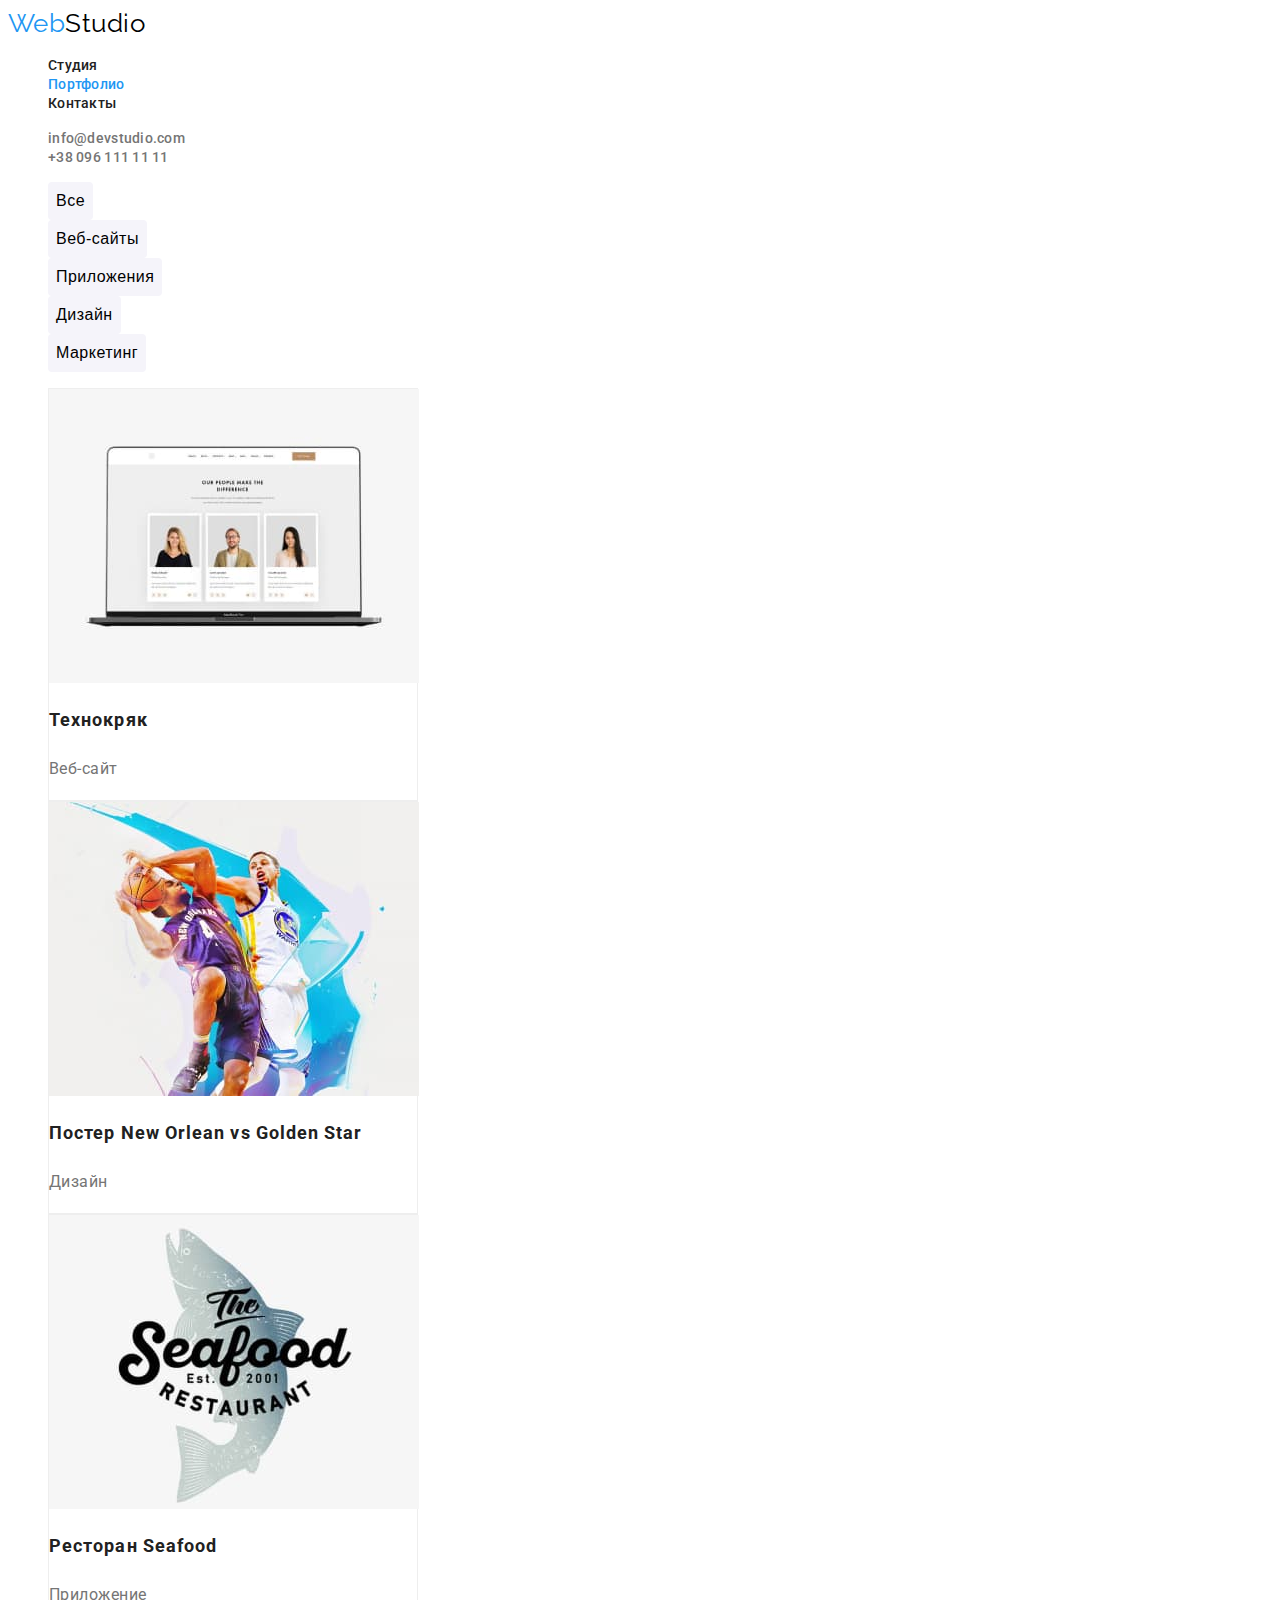
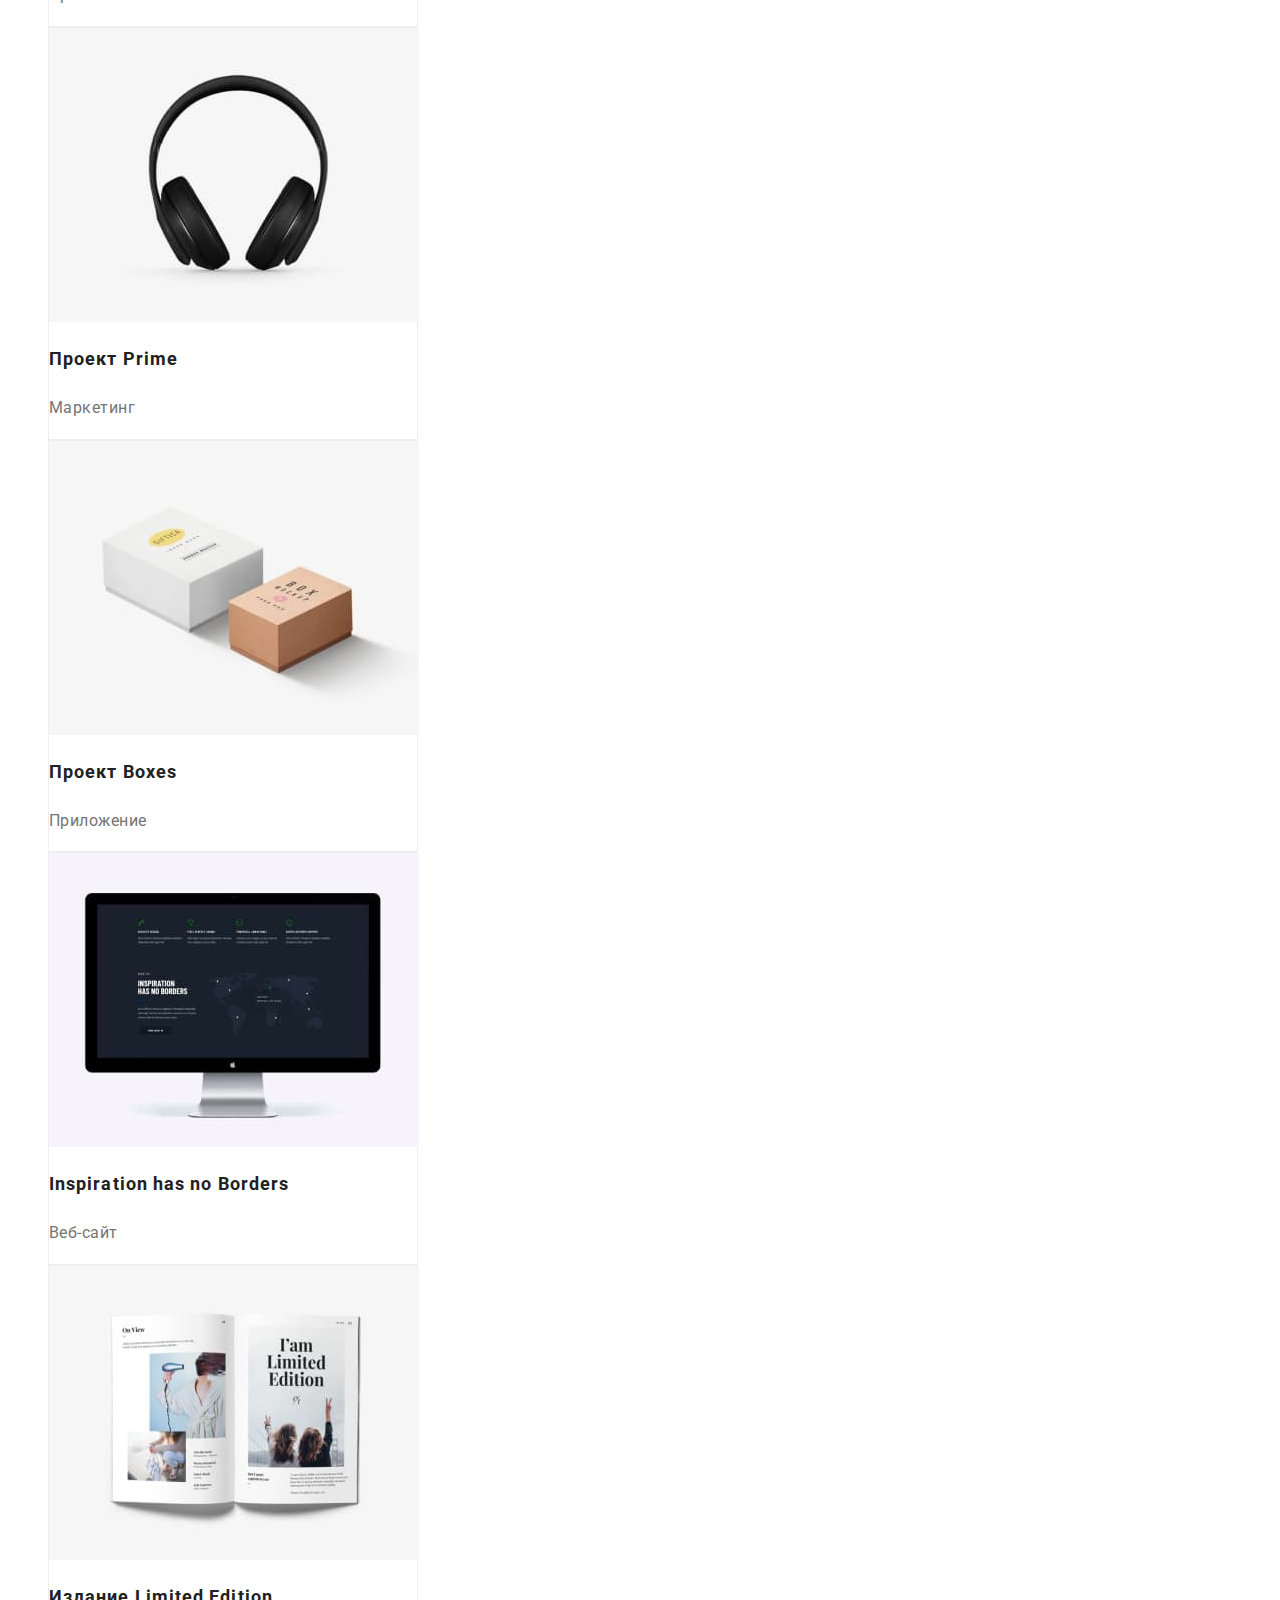
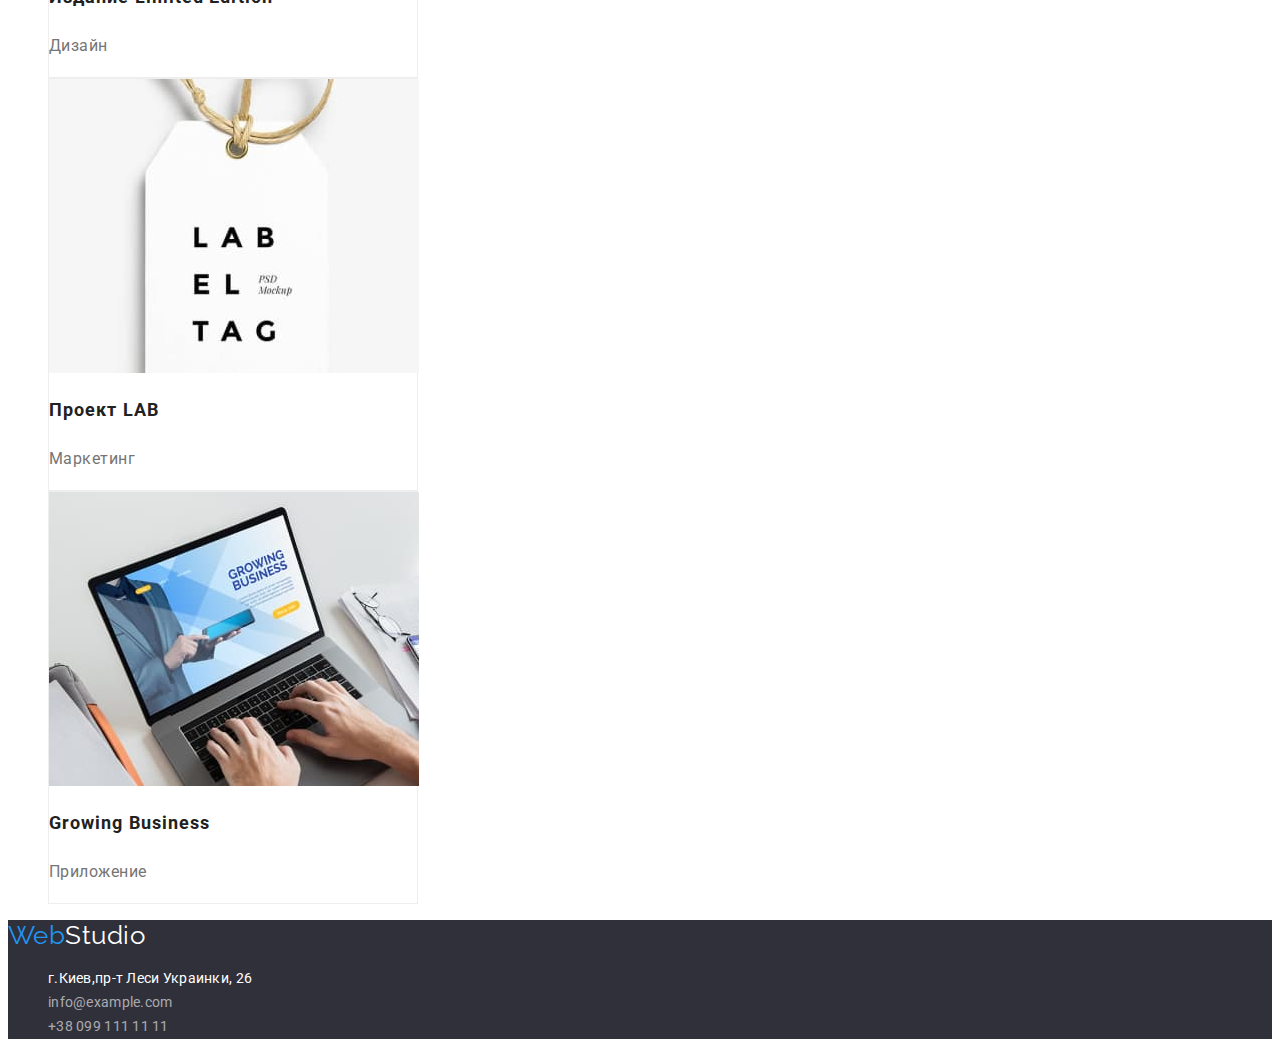
==== portfolio.html @ e4531c8b "Initial commit" ====
<!DOCTYPE html>
<html lang="ru">
  <head>
    <meta charset="UTF-8" />
    <meta http-equiv="X-UA-Compatible" content="IE=edge" />
    <meta name="viewport" content="width=device-width, initial-scale=1.0" />
    <title>Портфолио</title>
    <link
      href="https://fonts.googleapis.com/css2?family=Raleway:wght@700&family=Roboto:wght@400;500;700;900&display=swap"
      rel="stylesheet"
    />
    <link rel="stylesheet" href="css/styles.css" />
  </head>
  <body>
    <header>
      <a class="logo" href="index.html"><span class="logo-accent">Web</span>Studio</a>
      <nav>
        <ul class="nav-list">
          <li><a class="link" href="index.html">Студия</a></li>
          <li><a class="link current" href="portfolio.html">Портфолио</a></li>
          <li><a class="link" href="#">Контакты</a></li>
        </ul>
      </nav>
      <ul class="contact-list">
        <li>
          <a class="link" href="mailto:info@devstudio.com">info@devstudio.com</a>
        </li>
        <li>
          <a class="link" href="tel:+380961111111">+38 096 111 11 11</a>
        </li>
      </ul>
    </header>
    <main>
      <section>
        <!-- В дальнейщем не забыть скрыть при помощи стилей -->
        <h1 class="portfolio-title">Портфолио наших работ</h1>
        <ul>
          <li><button class="portfolio-btn current" type="button">Все</button></li>
          <li><button class="portfolio-btn" type="button">Веб-сайты</button></li>
          <li><button class="portfolio-btn" type="button">Приложения</button></li>
          <li><button class="portfolio-btn" type="button">Дизайн</button></li>
          <li><button class="portfolio-btn" type="button">Маркетинг</button></li>
        </ul>
        <ul>
          <li class="card-work">
            <img
              src="./images/portfolio/project1.jpg"
              alt="Веб сайт Технокряк"
              height="294"
              width="370"
            />
            <h2 class="portfolio-subtitle">Технокряк</h2>
            <p class="portfolio-text">Веб-сайт</p>
          </li>
          <li class="card-work">
            <img
              src="./images/portfolio/project2.jpg"
              alt="Дизайн постера басскетбольного матча"
              height="294"
              width="370"
            />
            <h2 class="portfolio-subtitle">Постер New Orlean vs Golden Star</h2>
            <p class="portfolio-text">Дизайн</p>
          </li>
          <li class="card-work">
            <img
              src="./images/portfolio/project3.jpg"
              alt="Приложение ресторана"
              height="294"
              width="370"
            />
            <h2 class="portfolio-subtitle">Ресторан Seafood</h2>
            <p class="portfolio-text">Приложение</p>
          </li>
          <li class="card-work">
            <img
              src="./images/portfolio/project4.jpg"
              alt="Маркетинг проект"
              height="294"
              width="370"
            />
            <h2 class="portfolio-subtitle">Проект Prime</h2>
            <p class="portfolio-text">Маркетинг</p>
          </li>
          <li class="card-work">
            <img src="./images/portfolio/project5.jpg" alt="Приложение" height="294" width="370" />
            <h2 class="portfolio-subtitle">Проект Boxes</h2>
            <p class="portfolio-text">Приложение</p>
          </li>
          <li class="card-work">
            <img src="./images/portfolio/project6.jpg" alt="Веб-сайт" height="294" width="370" />
            <h2 class="portfolio-subtitle">Inspiration has no Borders</h2>
            <p class="portfolio-text">Веб-сайт</p>
          </li>
          <li class="card-work">
            <img
              src="./images/portfolio/project7.jpg"
              alt="Дизайн издания"
              height="294"
              width="370"
            />
            <h2 class="portfolio-subtitle">Издание Limited Edition</h2>
            <p class="portfolio-text">Дизайн</p>
          </li>
          <li class="card-work">
            <img
              src="./images/portfolio/project8.jpg"
              alt="Маркетинг проект"
              height="294"
              width="370"
            />
            <h2 class="portfolio-subtitle">Проект LAB</h2>
            <p class="portfolio-text">Маркетинг</p>
          </li>
          <li class="card-work">
            <img src="./images/portfolio/project9.jpg" alt="Приложение" height="294" width="370" />
            <h2 class="portfolio-subtitle">Growing Business</h2>
            <p class="portfolio-text">Приложение</p>
          </li>
        </ul>
      </section>
    </main>
    <footer class="footer">
      <a class="logo-footer" href="index.html"><span class="logo-accent">Web</span>Studio</a>
      <address>
        <ul class="contact-list">
          <li>
            <a
              class="link map"
              href="www.google.com/maps/place/бул.+Леси+Украинки,+26,+Киев,+02000/@50.4265807,30.5383858,17z/data=!3m1!4b1!4m5!3m4!1s0x40d4cf0e033ecbe9:0x57a4dffefec77da0!8m2!3d50.4265807!4d30.5383858"
              >г.Киев,пр-т Леси Украинки, 26</a
            >
          </li>
          <li><a class="link flink" href="mailto:info@example.com">info@example.com</a></li>
          <li><a class="link flink" href="tel:+380991111111">+38 099 111 11 11</a></li>
        </ul>
      </address>
    </footer>
  </body>
</html>
---- css/styles.css ----
:root {
/* Основной цвет текста */
   --primary-text-color: #757575;
/* Цвет всех заголовков */
   --title-text-color: #212121;
/* Контрасный цвет фона */
   --bgc-color: #2F303A;
/* Акцент, выделения */
   --accent-color: #2196F3;
/* Базовый белый цвет */
   --basic-white: #FFFFFF;
/* Прочее */
   --individual-black-logo: #000000;
   --individual-bgc-color: #F5F4FA;
}
/* Постоянные переменные на странице */
 body {
   color: var(--primary-text-color);
   background: var(--basic-white);
   font-family: 'Roboto', sans-serif;
   letter-spacing: 0.03em;  
}
 ul {
     list-style: none;
 }

/* Header */

/* Logo */
.logo {
   font-family: 'Raleway';
   font-size: 26px;
   line-height: 1.2;
   color: var(--individual-black-logo);
   text-decoration: none;
}
.logo-accent {
   color: var(--accent-color);
   text-decoration: none;
}

/* Site-nav */
 .link {
   color: var(--title-text-color);
   font-weight: 500;
   font-size: 14px;
   font-style: normal;
   line-height: 1.14;
   letter-spacing: 0.02em;
   text-decoration: none;
}
.nav-list .link.current,
.nav-list .link:hover,
.nav-list .link:focus,
.contact-list .link:hover,
.contact-list .link:focus {
   color: var(--accent-color);  
}
/* Contact-nav  */
.contact-list .link {
   color: var(--primary-text-color);
}

/* .contact-list .link:hover,
.contact-list .link:focus {
   color: var(--accent-color);
} */

/* Hero */
 .hero {
   background-color: var(--bgc-color);
 
}
 .hero-title {
   font-weight: 900;
   font-size: 44px;
   line-height: 1.36; 
   text-align: center;
   letter-spacing: 0.06em;
   text-transform: uppercase;
   color: var(--basic-white);
}
/* Hero button */
.hero-btn {
   background-color: var(--accent-color);
   font-family: inherit;
   color: var(--basic-white);
   font-weight: 700;
   font-size: 16px;
   line-height: 1.87;
   letter-spacing: 0.06em;
   box-shadow: 0px 4px 4px rgba(0, 0, 0, 0.15);
   border-radius: 4px;
   border-color: transparent;
   width: 200px;
   height: 50px;
   cursor: pointer;
   }
.hero-btn:hover,
.hero-btn:focus {
   background-color: var(--accent-color);
}

/* Features */
.features-title,
.portfolio-title {
 display: none;
}
.features-subtitle {
   font-size: 14px;
   line-height: 1.14;
   text-transform: uppercase;
   color: var(--title-text-color);
}
.features-text {
   font-weight: 400;
   font-size: 14px;
   line-height: 1.71;
}

/* Work & Team Title */
.work-title, 
.team-title {
   font-size: 36px;
   line-height: 1.17;
   text-align: center;
   letter-spacing: 0.03em;
   color: var(--title-text-color);
}

/* Team */
.section-team {
   background: var(--individual-bgc-color);
}
.card {
   width: 270px;
   background: var(--basic-white);
   box-shadow: 0px 1px 3px rgba(0, 0, 0, 0.12), 0px 1px 1px rgba(0, 0, 0, 0.14), 0px 2px 1px rgba(0, 0, 0, 0.2);
   border-radius: 0px 0px 4px 4px;
}
.team-subtitle {
      font-weight: 500;
      color: var(--title-text-color);
}
.team-subtitle,
.team-text {
      font-size: 16px;
      line-height: 1.19;
      text-align: center;
}
/* Footer */
.footer {
   background-color: var(--bgc-color);
}
.contact-list .map {
   color: var(--basic-white);
   font-weight: 400;
   font-size: 14px;
   line-height: 1.71;
}
.contact-list .flink {
   color: rgba(255, 255, 255, 0.6); 
   font-weight: 400;
   font-size: 14px;
   line-height: 1.71;
  
}
.logo-footer {
 font-family: 'Raleway';
 font-size: 26px;
 line-height: 1.2;
 color: var(--basic-white);
 text-decoration: none;
}

/* Портфолио */
.card-work {
box-sizing: border-box;
   width: 370px;
   background: var(--basic-white);
   border: 1px solid #EEEEEE;
}
.portfolio-subtitle {
   font-size: 18px;
   line-height: 2;
   letter-spacing: 0.06em;
   color: var(--title-text-color);
}
.portfolio-text {
   font-size: 16px;
   line-height: 1.87;
}
/* Портфолио кнопки */
.portfolio-btn {
   height: 38px;
   background: var(--individual-bgc-color);
   border-radius: 4px;
   cursor: pointer;
   border-color: transparent;

   font-weight: 500;
   font-size: 16px;
   line-height: 1.62;
   text-align: center;
   letter-spacing: 0.03em;
}
.portfolio-btn:hover,
.portfolio-btn:focus {
   background: var(--accent-color);
   box-shadow: 0px 3px 1px rgba(0, 0, 0, 0.1), 0px 1px 2px rgba(0, 0, 0, 0.08), 0px 2px 2px rgba(0, 0, 0, 0.12);
   border-radius: 4px;
   color: var(--basic-white);
}
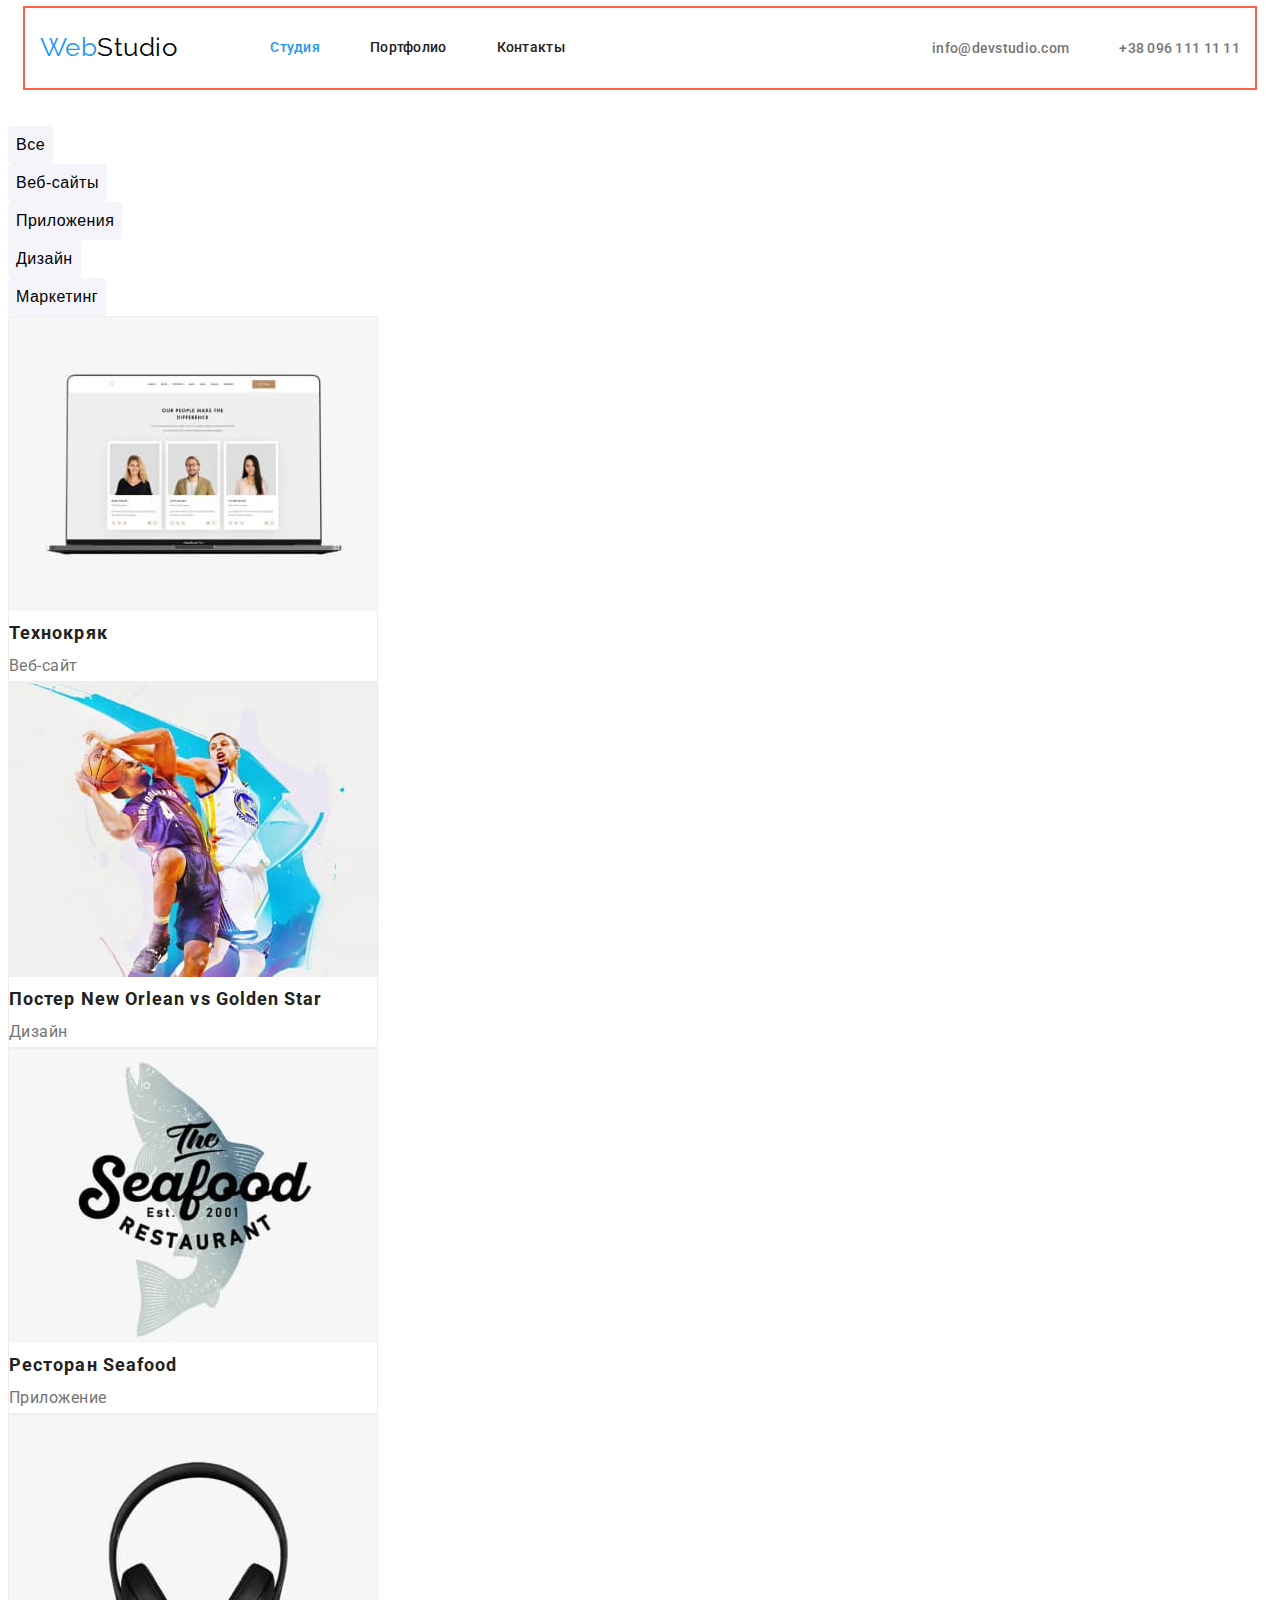
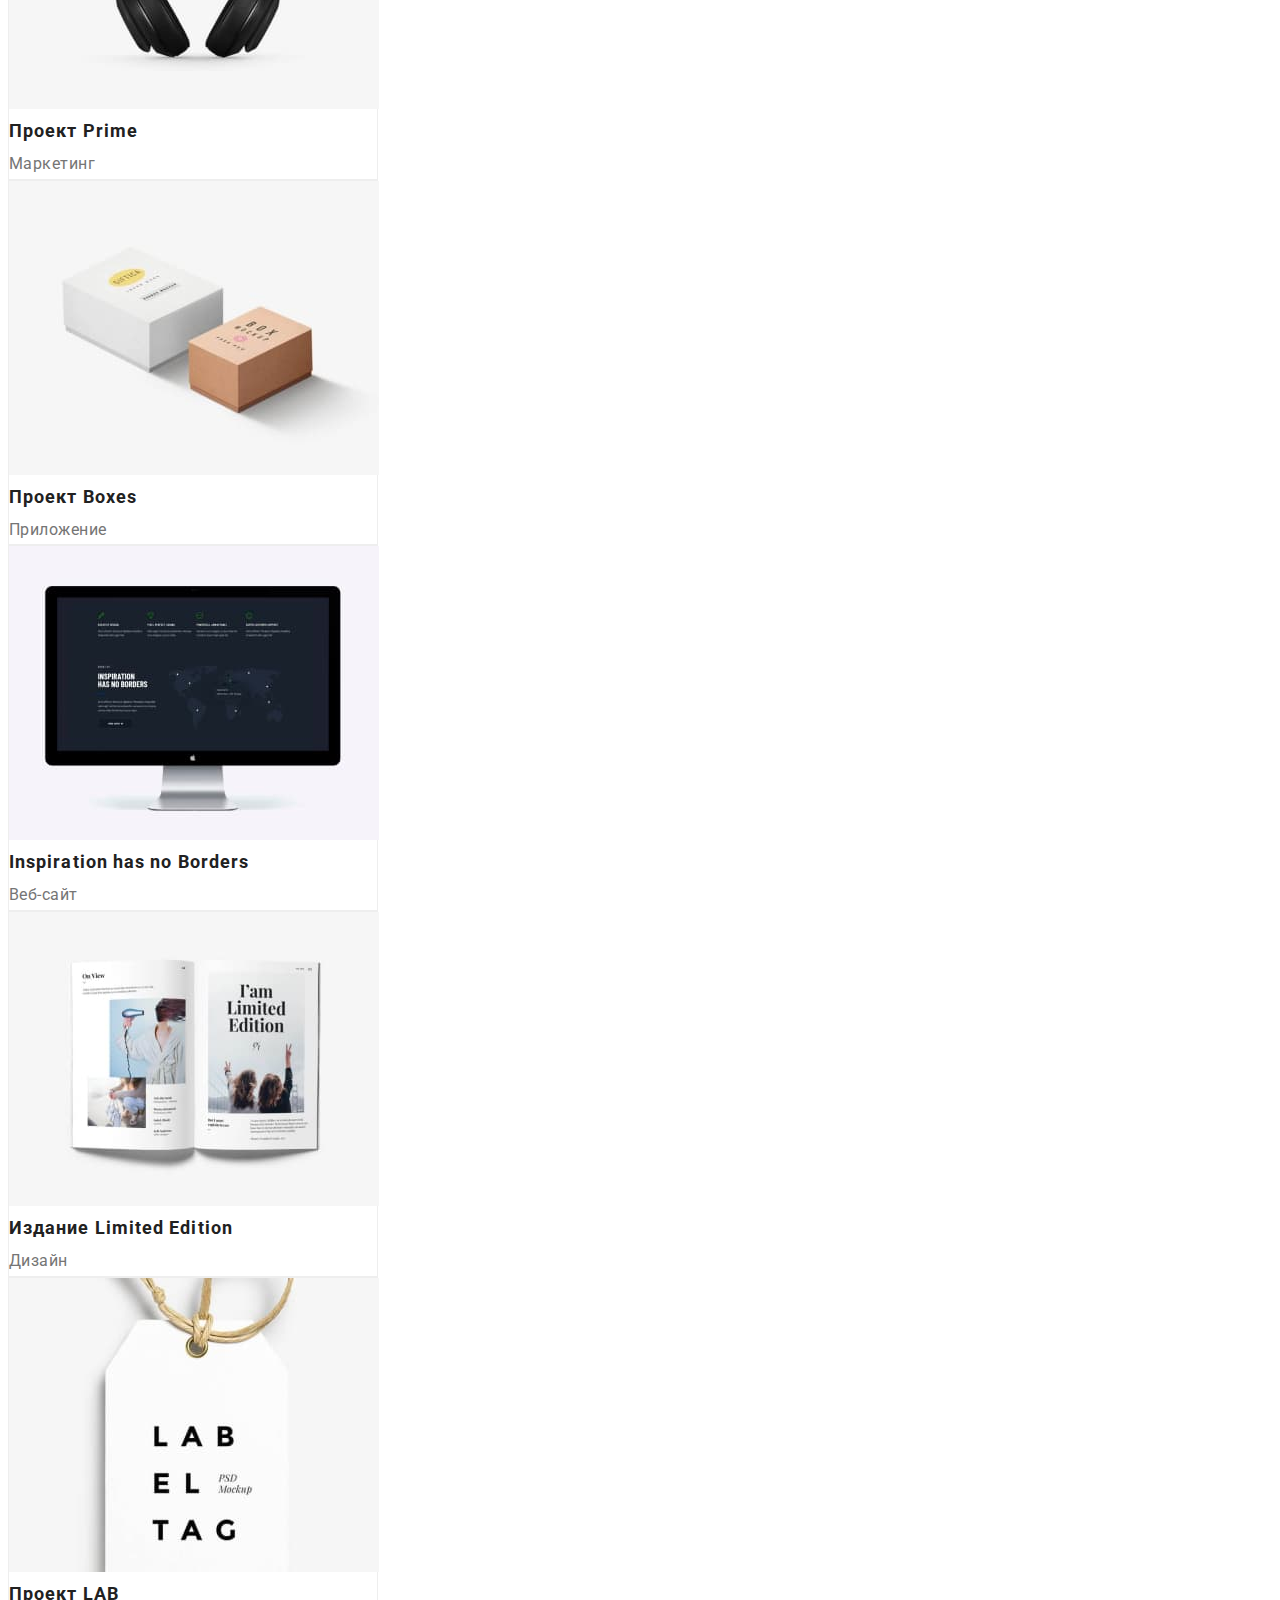
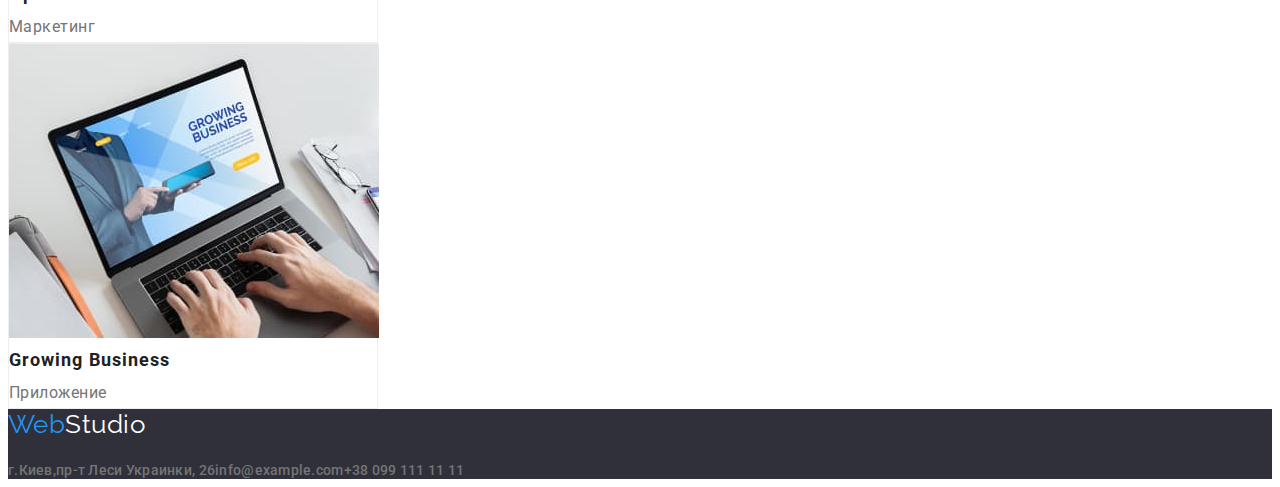
==== commit 3d650601: "Добавляет промежуточную стилизацию hw-03" ====
--- a/portfolio.html
+++ b/portfolio.html
@@ -9,26 +9,35 @@
       href="https://fonts.googleapis.com/css2?family=Raleway:wght@700&family=Roboto:wght@400;500;700;900&display=swap"
       rel="stylesheet"
     />
+    <link
+      rel="stylesheet"
+      href="https://cdnjs.cloudflare.com/ajax/libs/modern-normalize/1.1.0/modern-normalize.min.css"
+      integrity="sha512-wpPYUAdjBVSE4KJnH1VR1HeZfpl1ub8YT/NKx4PuQ5NmX2tKuGu6U/JRp5y+Y8XG2tV+wKQpNHVUX03MfMFn9Q=="
+      crossorigin="anonymous"
+      referrerpolicy="no-referrer"
+    />
     <link rel="stylesheet" href="css/styles.css" />
   </head>
   <body>
     <header>
-      <a class="logo" href="index.html"><span class="logo-accent">Web</span>Studio</a>
-      <nav>
-        <ul class="nav-list">
-          <li><a class="link" href="index.html">Студия</a></li>
-          <li><a class="link current" href="portfolio.html">Портфолио</a></li>
-          <li><a class="link" href="#">Контакты</a></li>
+      <div class="container main-header">
+        <a class="logo" href="index.html"><span class="logo-accent">Web</span>Studio</a>
+        <nav>
+          <ul class="nav-list">
+            <li class="item"><a class="link current" href="index.html">Студия</a></li>
+            <li class="item"><a class="link" href="portfolio.html">Портфолио</a></li>
+            <li class="item"><a class="link" href="#">Контакты</a></li>
+          </ul>
+        </nav>
+        <ul class="contact-list">
+          <li class="item">
+            <a class="link" href="mailto:info@devstudio.com">info@devstudio.com</a>
+          </li>
+          <li class="item">
+            <a class="link" href="tel:+380961111111">+38 096 111 11 11</a>
+          </li>
         </ul>
-      </nav>
-      <ul class="contact-list">
-        <li>
-          <a class="link" href="mailto:info@devstudio.com">info@devstudio.com</a>
-        </li>
-        <li>
-          <a class="link" href="tel:+380961111111">+38 096 111 11 11</a>
-        </li>
-      </ul>
+      </div>
     </header>
     <main>
       <section>
--- a/css/styles.css
+++ b/css/styles.css
@@ -20,11 +20,24 @@
    font-family: 'Roboto', sans-serif;
    letter-spacing: 0.03em;  
 }
- ul {
+ h1, h2, h3, ul, p {
      list-style: none;
+      padding: 0;
+      margin: 0;
  }
-
+.container {
+   width: 1200px;
+   margin-left: auto;
+   margin-right: auto;
+   padding-left: 15px;
+   padding-right: 15px;
+   outline: 2px solid tomato;
+}
 /* Header */
+.main-header {
+   display: flex;
+   align-items: center;
+}
 
 /* Logo */
 .logo {
@@ -49,6 +62,20 @@
    letter-spacing: 0.02em;
    text-decoration: none;
 }
+.nav-list {
+   display: flex;
+   margin-left: 93px;
+}
+
+/* .nav-list .item:not(:last-child){
+   margin-right: 50px;
+} */
+
+.nav-list .item + .item,
+.contact-list .item + .item {
+   margin-left: 50px;
+}
+
 .nav-list .link.current,
 .nav-list .link:hover,
 .nav-list .link:focus,
@@ -56,7 +83,17 @@
 .contact-list .link:focus {
    color: var(--accent-color);  
 }
+.nav-list .link {
+   padding-top: 32px;
+   padding-bottom: 32px;
+   display: block;
+}
 /* Contact-nav  */
+.contact-list {
+   display: flex;
+   margin-left: auto;
+
+}
 .contact-list .link {
    color: var(--primary-text-color);
 }
@@ -69,16 +106,18 @@
 /* Hero */
  .hero {
    background-color: var(--bgc-color);
+   text-align: center;
  
 }
  .hero-title {
+   margin-bottom: 30px;
    font-weight: 900;
    font-size: 44px;
    line-height: 1.36; 
-   text-align: center;
    letter-spacing: 0.06em;
    text-transform: uppercase;
    color: var(--basic-white);
+
 }
 /* Hero button */
 .hero-btn {
@@ -89,11 +128,12 @@
    font-size: 16px;
    line-height: 1.87;
    letter-spacing: 0.06em;
+   text-align: center;
    box-shadow: 0px 4px 4px rgba(0, 0, 0, 0.15);
    border-radius: 4px;
    border-color: transparent;
-   width: 200px;
-   height: 50px;
+   padding:10px 32px;
+   min-width: 200px;
    cursor: pointer;
    }
 .hero-btn:hover,
@@ -104,9 +144,10 @@
 /* Features */
 .features-title,
 .portfolio-title {
- display: none;
+ visibility: hidden;
 }
 .features-subtitle {
+   margin-bottom: 10px;
    font-size: 14px;
    line-height: 1.14;
    text-transform: uppercase;
@@ -121,6 +162,7 @@
 /* Work & Team Title */
 .work-title, 
 .team-title {
+   margin-bottom: 50px;
    font-size: 36px;
    line-height: 1.17;
    text-align: center;
@@ -152,30 +194,32 @@
 .footer {
    background-color: var(--bgc-color);
 }
-.contact-list .map {
+.contact-list-footer .map,
+.contact-list-footer .flink {
+   margin-bottom: 9px;
+   display: inline-block;
    color: var(--basic-white);
    font-weight: 400;
    font-size: 14px;
    line-height: 1.71;
 }
-.contact-list .flink {
-   color: rgba(255, 255, 255, 0.6); 
-   font-weight: 400;
-   font-size: 14px;
-   line-height: 1.71;
-  
-}
+.contact-list-footer .flink {
+   color: rgba(255, 255, 255, 0.6);   
+}
+
 .logo-footer {
- font-family: 'Raleway';
- font-size: 26px;
- line-height: 1.2;
- color: var(--basic-white);
- text-decoration: none;
+   margin-bottom: 20px;  
+   display: inline-block;
+   font-family: 'Raleway';
+   font-size: 26px;
+   line-height: 1.2;
+   color: var(--basic-white);
+   text-decoration: none;
 }
 
 /* Портфолио */
 .card-work {
-box-sizing: border-box;
+   box-sizing: border-box;
    width: 370px;
    background: var(--basic-white);
    border: 1px solid #EEEEEE;
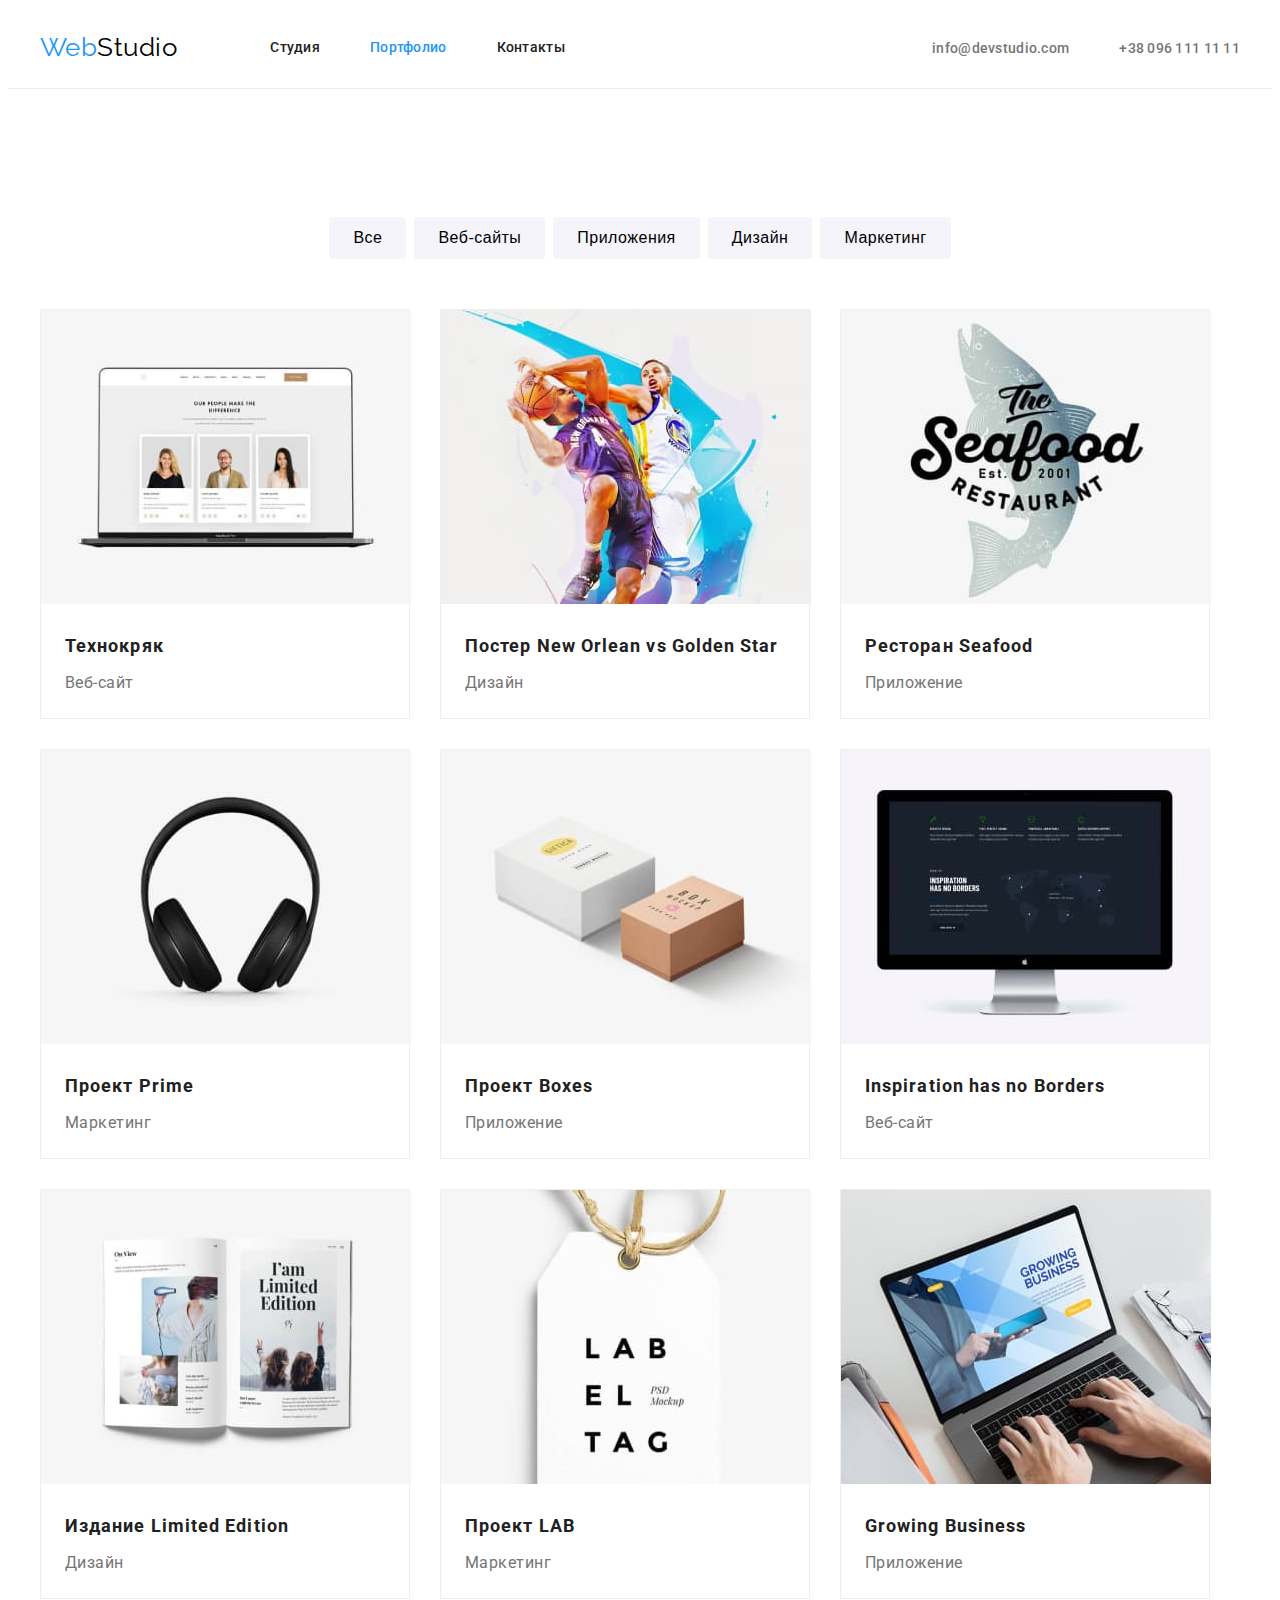
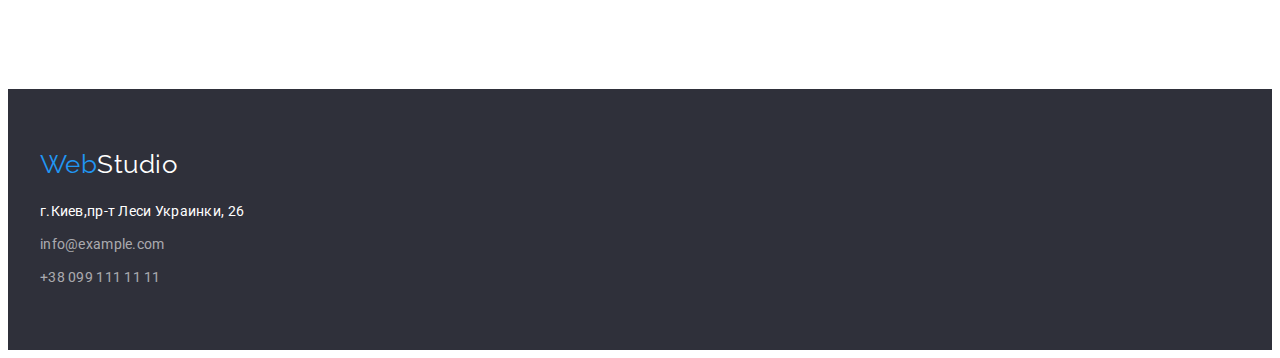
==== commit 29dfe8a1: "Добавляет fllex'ы в hw-03" ====
--- a/portfolio.html
+++ b/portfolio.html
@@ -19,13 +19,13 @@
     <link rel="stylesheet" href="css/styles.css" />
   </head>
   <body>
-    <header>
+    <header class="header">
       <div class="container main-header">
         <a class="logo" href="index.html"><span class="logo-accent">Web</span>Studio</a>
         <nav>
           <ul class="nav-list">
-            <li class="item"><a class="link current" href="index.html">Студия</a></li>
-            <li class="item"><a class="link" href="portfolio.html">Портфолио</a></li>
+            <li class="item"><a class="link" href="index.html">Студия</a></li>
+            <li class="item"><a class="link current" href="portfolio.html">Портфолио</a></li>
             <li class="item"><a class="link" href="#">Контакты</a></li>
           </ul>
         </nav>
@@ -40,110 +40,128 @@
       </div>
     </header>
     <main>
-      <section>
-        <!-- В дальнейщем не забыть скрыть при помощи стилей -->
-        <h1 class="portfolio-title">Портфолио наших работ</h1>
-        <ul>
-          <li><button class="portfolio-btn current" type="button">Все</button></li>
-          <li><button class="portfolio-btn" type="button">Веб-сайты</button></li>
-          <li><button class="portfolio-btn" type="button">Приложения</button></li>
-          <li><button class="portfolio-btn" type="button">Дизайн</button></li>
-          <li><button class="portfolio-btn" type="button">Маркетинг</button></li>
-        </ul>
-        <ul>
-          <li class="card-work">
-            <img
-              src="./images/portfolio/project1.jpg"
-              alt="Веб сайт Технокряк"
-              height="294"
-              width="370"
-            />
-            <h2 class="portfolio-subtitle">Технокряк</h2>
-            <p class="portfolio-text">Веб-сайт</p>
-          </li>
-          <li class="card-work">
-            <img
-              src="./images/portfolio/project2.jpg"
-              alt="Дизайн постера басскетбольного матча"
-              height="294"
-              width="370"
-            />
-            <h2 class="portfolio-subtitle">Постер New Orlean vs Golden Star</h2>
-            <p class="portfolio-text">Дизайн</p>
-          </li>
-          <li class="card-work">
-            <img
-              src="./images/portfolio/project3.jpg"
-              alt="Приложение ресторана"
-              height="294"
-              width="370"
-            />
-            <h2 class="portfolio-subtitle">Ресторан Seafood</h2>
-            <p class="portfolio-text">Приложение</p>
-          </li>
-          <li class="card-work">
-            <img
-              src="./images/portfolio/project4.jpg"
-              alt="Маркетинг проект"
-              height="294"
-              width="370"
-            />
-            <h2 class="portfolio-subtitle">Проект Prime</h2>
-            <p class="portfolio-text">Маркетинг</p>
-          </li>
-          <li class="card-work">
-            <img src="./images/portfolio/project5.jpg" alt="Приложение" height="294" width="370" />
-            <h2 class="portfolio-subtitle">Проект Boxes</h2>
-            <p class="portfolio-text">Приложение</p>
-          </li>
-          <li class="card-work">
-            <img src="./images/portfolio/project6.jpg" alt="Веб-сайт" height="294" width="370" />
-            <h2 class="portfolio-subtitle">Inspiration has no Borders</h2>
-            <p class="portfolio-text">Веб-сайт</p>
-          </li>
-          <li class="card-work">
-            <img
-              src="./images/portfolio/project7.jpg"
-              alt="Дизайн издания"
-              height="294"
-              width="370"
-            />
-            <h2 class="portfolio-subtitle">Издание Limited Edition</h2>
-            <p class="portfolio-text">Дизайн</p>
-          </li>
-          <li class="card-work">
-            <img
-              src="./images/portfolio/project8.jpg"
-              alt="Маркетинг проект"
-              height="294"
-              width="370"
-            />
-            <h2 class="portfolio-subtitle">Проект LAB</h2>
-            <p class="portfolio-text">Маркетинг</p>
-          </li>
-          <li class="card-work">
-            <img src="./images/portfolio/project9.jpg" alt="Приложение" height="294" width="370" />
-            <h2 class="portfolio-subtitle">Growing Business</h2>
-            <p class="portfolio-text">Приложение</p>
-          </li>
-        </ul>
+      <section class="section">
+        <div class="container">
+          <!-- В дальнейщем не забыть скрыть при помощи стилей -->
+          <h1 class="portfolio-title">Портфолио наших работ</h1>
+          <ul class="portfolio-list">
+            <li class="item"><button class="portfolio-btn current" type="button">Все</button></li>
+            <li class="item"><button class="portfolio-btn" type="button">Веб-сайты</button></li>
+            <li class="item"><button class="portfolio-btn" type="button">Приложения</button></li>
+            <li class="item"><button class="portfolio-btn" type="button">Дизайн</button></li>
+            <li class="item"><button class="portfolio-btn" type="button">Маркетинг</button></li>
+          </ul>
+          <ul class="card-list">
+            <li class="card-work">
+              <img
+                src="./images/portfolio/project1.jpg"
+                alt="Веб сайт Технокряк"
+                height="294"
+                width="370"
+              />
+              <h2 class="portfolio-subtitle">Технокряк</h2>
+              <p class="portfolio-text">Веб-сайт</p>
+            </li>
+            <li class="card-work">
+              <img
+                src="./images/portfolio/project2.jpg"
+                alt="Дизайн постера басскетбольного матча"
+                height="294"
+                width="370"
+              />
+              <h2 class="portfolio-subtitle">Постер New Orlean vs Golden Star</h2>
+              <p class="portfolio-text">Дизайн</p>
+            </li>
+            <li class="card-work">
+              <img
+                src="./images/portfolio/project3.jpg"
+                alt="Приложение ресторана"
+                height="294"
+                width="370"
+              />
+              <h2 class="portfolio-subtitle">Ресторан Seafood</h2>
+              <p class="portfolio-text">Приложение</p>
+            </li>
+            <li class="card-work">
+              <img
+                src="./images/portfolio/project4.jpg"
+                alt="Маркетинг проект"
+                height="294"
+                width="370"
+              />
+              <h2 class="portfolio-subtitle">Проект Prime</h2>
+              <p class="portfolio-text">Маркетинг</p>
+            </li>
+            <li class="card-work">
+              <img
+                src="./images/portfolio/project5.jpg"
+                alt="Приложение"
+                height="294"
+                width="370"
+              />
+              <h2 class="portfolio-subtitle">Проект Boxes</h2>
+              <p class="portfolio-text">Приложение</p>
+            </li>
+            <li class="card-work">
+              <img src="./images/portfolio/project6.jpg" alt="Веб-сайт" height="294" width="370" />
+              <h2 class="portfolio-subtitle">Inspiration has no Borders</h2>
+              <p class="portfolio-text">Веб-сайт</p>
+            </li>
+            <li class="card-work">
+              <img
+                src="./images/portfolio/project7.jpg"
+                alt="Дизайн издания"
+                height="294"
+                width="370"
+              />
+              <h2 class="portfolio-subtitle">Издание Limited Edition</h2>
+              <p class="portfolio-text">Дизайн</p>
+            </li>
+            <li class="card-work">
+              <img
+                src="./images/portfolio/project8.jpg"
+                alt="Маркетинг проект"
+                height="294"
+                width="370"
+              />
+              <h2 class="portfolio-subtitle">Проект LAB</h2>
+              <p class="portfolio-text">Маркетинг</p>
+            </li>
+            <li class="card-work">
+              <img
+                src="./images/portfolio/project9.jpg"
+                alt="Приложение"
+                height="294"
+                width="370"
+              />
+              <h2 class="portfolio-subtitle">Growing Business</h2>
+              <p class="portfolio-text">Приложение</p>
+            </li>
+          </ul>
+        </div>
       </section>
     </main>
     <footer class="footer">
-      <a class="logo-footer" href="index.html"><span class="logo-accent">Web</span>Studio</a>
-      <address>
-        <ul class="contact-list">
-          <li>
-            <a
-              class="link map"
-              href="www.google.com/maps/place/бул.+Леси+Украинки,+26,+Киев,+02000/@50.4265807,30.5383858,17z/data=!3m1!4b1!4m5!3m4!1s0x40d4cf0e033ecbe9:0x57a4dffefec77da0!8m2!3d50.4265807!4d30.5383858"
-              >г.Киев,пр-т Леси Украинки, 26</a
-            >
-          </li>
-          <li><a class="link flink" href="mailto:info@example.com">info@example.com</a></li>
-          <li><a class="link flink" href="tel:+380991111111">+38 099 111 11 11</a></li>
-        </ul>
-      </address>
+      <div class="container">
+        <a class="logo-footer" href="index.html"><span class="logo-accent">Web</span>Studio</a>
+        <address>
+          <ul class="contact-list-footer">
+            <li class="item">
+              <a
+                class="link map"
+                href="www.google.com/maps/place/бул.+Леси+Украинки,+26,+Киев,+02000/@50.4265807,30.5383858,17z/data=!3m1!4b1!4m5!3m4!1s0x40d4cf0e033ecbe9:0x57a4dffefec77da0!8m2!3d50.4265807!4d30.5383858"
+                >г.Киев,пр-т Леси Украинки, 26</a
+              >
+            </li>
+            <li class="item">
+              <a class="link flink" href="mailto:info@example.com">info@example.com</a>
+            </li>
+            <li class="item">
+              <a class="link flink" href="tel:+380991111111">+38 099 111 11 11</a>
+            </li>
+          </ul>
+        </address>
+      </div>
     </footer>
   </body>
 </html>
--- a/css/styles.css
+++ b/css/styles.css
@@ -21,9 +21,9 @@
    letter-spacing: 0.03em;  
 }
  h1, h2, h3, ul, p {
-     list-style: none;
-      padding: 0;
-      margin: 0;
+   list-style: none;
+   padding: 0;
+   margin: 0;
  }
 .container {
    width: 1200px;
@@ -31,9 +31,17 @@
    margin-right: auto;
    padding-left: 15px;
    padding-right: 15px;
-   outline: 2px solid tomato;
-}
+   /* outline: 2px solid tomato; */
+}
+.section {
+   padding-bottom: 90px;
+   padding-top: 90px;
+}
+
 /* Header */
+.header {
+   border-bottom: 1px solid #ECECEC;
+}
 .main-header {
    display: flex;
    align-items: center;
@@ -66,11 +74,9 @@
    display: flex;
    margin-left: 93px;
 }
-
 /* .nav-list .item:not(:last-child){
    margin-right: 50px;
 } */
-
 .nav-list .item + .item,
 .contact-list .item + .item {
    margin-left: 50px;
@@ -80,7 +86,9 @@
 .nav-list .link:hover,
 .nav-list .link:focus,
 .contact-list .link:hover,
-.contact-list .link:focus {
+.contact-list .link:focus,
+.contact-list-footer .link:hover,
+.contact-list-footer .link:focus {
    color: var(--accent-color);  
 }
 .nav-list .link {
@@ -92,22 +100,15 @@
 .contact-list {
    display: flex;
    margin-left: auto;
-
 }
 .contact-list .link {
    color: var(--primary-text-color);
 }
-
-/* .contact-list .link:hover,
-.contact-list .link:focus {
-   color: var(--accent-color);
-} */
 
 /* Hero */
  .hero {
    background-color: var(--bgc-color);
    text-align: center;
- 
 }
  .hero-title {
    margin-bottom: 30px;
@@ -117,7 +118,6 @@
    letter-spacing: 0.06em;
    text-transform: uppercase;
    color: var(--basic-white);
-
 }
 /* Hero button */
 .hero-btn {
@@ -142,6 +142,22 @@
 }
 
 /* Features */
+.features-list {
+   display: flex;
+   flex-wrap: wrap;
+}
+.features-list .item {
+   width: 270px;
+
+   margin-right: 30px;
+   margin-bottom: 30px;
+}
+.features-list .item:nth-child(4n) {
+   margin-right: 0;
+}
+.features-list .item:nth-last-child(-n+4) {
+   margin-bottom: 0;
+}
 .features-title,
 .portfolio-title {
  visibility: hidden;
@@ -160,6 +176,25 @@
 }
 
 /* Work & Team Title */
+.work {
+   padding-top: 0;
+}
+.work-list {
+   display: flex;
+   flex-wrap: wrap;
+}
+.work-list .item {
+   width: 370px;
+
+   margin-right: 30px;
+   margin-bottom: 30px;
+}
+.work-list .item:nth-child(3n){
+   margin-right: 0;
+}
+.work-list .item:nth-last-child(-n+3) {
+   margin-bottom: 0;
+}
 .work-title, 
 .team-title {
    margin-bottom: 50px;
@@ -171,42 +206,69 @@
 }
 
 /* Team */
-.section-team {
+.team {
    background: var(--individual-bgc-color);
 }
-.card {
+.team-list {
+   display: flex;
+   flex-wrap: wrap;
+}
+.team-list .card {
    width: 270px;
+   margin-right: 30px;
+   
    background: var(--basic-white);
    box-shadow: 0px 1px 3px rgba(0, 0, 0, 0.12), 0px 1px 1px rgba(0, 0, 0, 0.14), 0px 2px 1px rgba(0, 0, 0, 0.2);
    border-radius: 0px 0px 4px 4px;
 }
+.team-list .card:nth-child(4n) {
+   margin-right: 0;
+}
+.team-list .card:nth-last-child(-n+4) {
+   margin-bottom: 0;
+}
 .team-subtitle {
-      font-weight: 500;
-      color: var(--title-text-color);
-}
-.team-subtitle,
+   font-weight: 500;
+   color: var(--title-text-color);
+}
+.team-subtitle {
+   margin-top: 30px;
+   margin-bottom: 10px;
+   font-size: 16px;
+   line-height: 1.19;
+   text-align: center;
+   }
 .team-text {
+   margin-bottom: 30px;
       font-size: 16px;
       line-height: 1.19;
       text-align: center;
 }
+
 /* Footer */
 .footer {
    background-color: var(--bgc-color);
+   padding-bottom: 60px;
+   padding-top: 60px;
 }
 .contact-list-footer .map,
 .contact-list-footer .flink {
-   margin-bottom: 9px;
+   /* margin-bottom: 9px; */
    display: inline-block;
    color: var(--basic-white);
    font-weight: 400;
    font-size: 14px;
    line-height: 1.71;
 }
+.contact-list-footer .item {
+   margin-bottom: 9px;
+}
+.contact-list-footer .item:last-child {
+   margin-bottom: 0;
+}
 .contact-list-footer .flink {
    color: rgba(255, 255, 255, 0.6);   
 }
-
 .logo-footer {
    margin-bottom: 20px;  
    display: inline-block;
@@ -217,6 +279,7 @@
    text-decoration: none;
 }
 
+
 /* Портфолио */
 .card-work {
    box-sizing: border-box;
@@ -225,18 +288,58 @@
    border: 1px solid #EEEEEE;
 }
 .portfolio-subtitle {
+   width: 322px;
+   margin-top: 20px;
+   margin-bottom: 4px;
+   margin-left: 24px;
+   margin-right: 24px;
+
    font-size: 18px;
    line-height: 2;
    letter-spacing: 0.06em;
    color: var(--title-text-color);
 }
 .portfolio-text {
+   margin-left: 24px;
+   margin-right: 24px;
+   margin-bottom: 20px;
+
    font-size: 16px;
    line-height: 1.87;
 }
+.portfolio-list {
+   display: flex;
+   justify-content: center;
+   margin-bottom: 50px;
+}
+.portfolio-list .item +.item {
+   margin-left: 8px;
+}
+.card-list {
+   display: flex;
+   flex-wrap: wrap;
+}
+.card-list .card-work {
+   width: 370px;
+
+   margin-right: 30px;
+   margin-bottom: 30px;
+}
+.card-list .card-work:nth-child(3n) {
+   margin-right: 0;
+}
+.card-list .card-work:nth-last-child(-n+3) {
+   margin-bottom: 0;
+}
+
 /* Портфолио кнопки */
 .portfolio-btn {
-   height: 38px;
+   /* height: 38px; */
+   padding-top: 6px;
+   padding-bottom: 6px;
+   padding-left: 22px;
+   padding-right: 22px;
+
    background: var(--individual-bgc-color);
    border-radius: 4px;
    cursor: pointer;
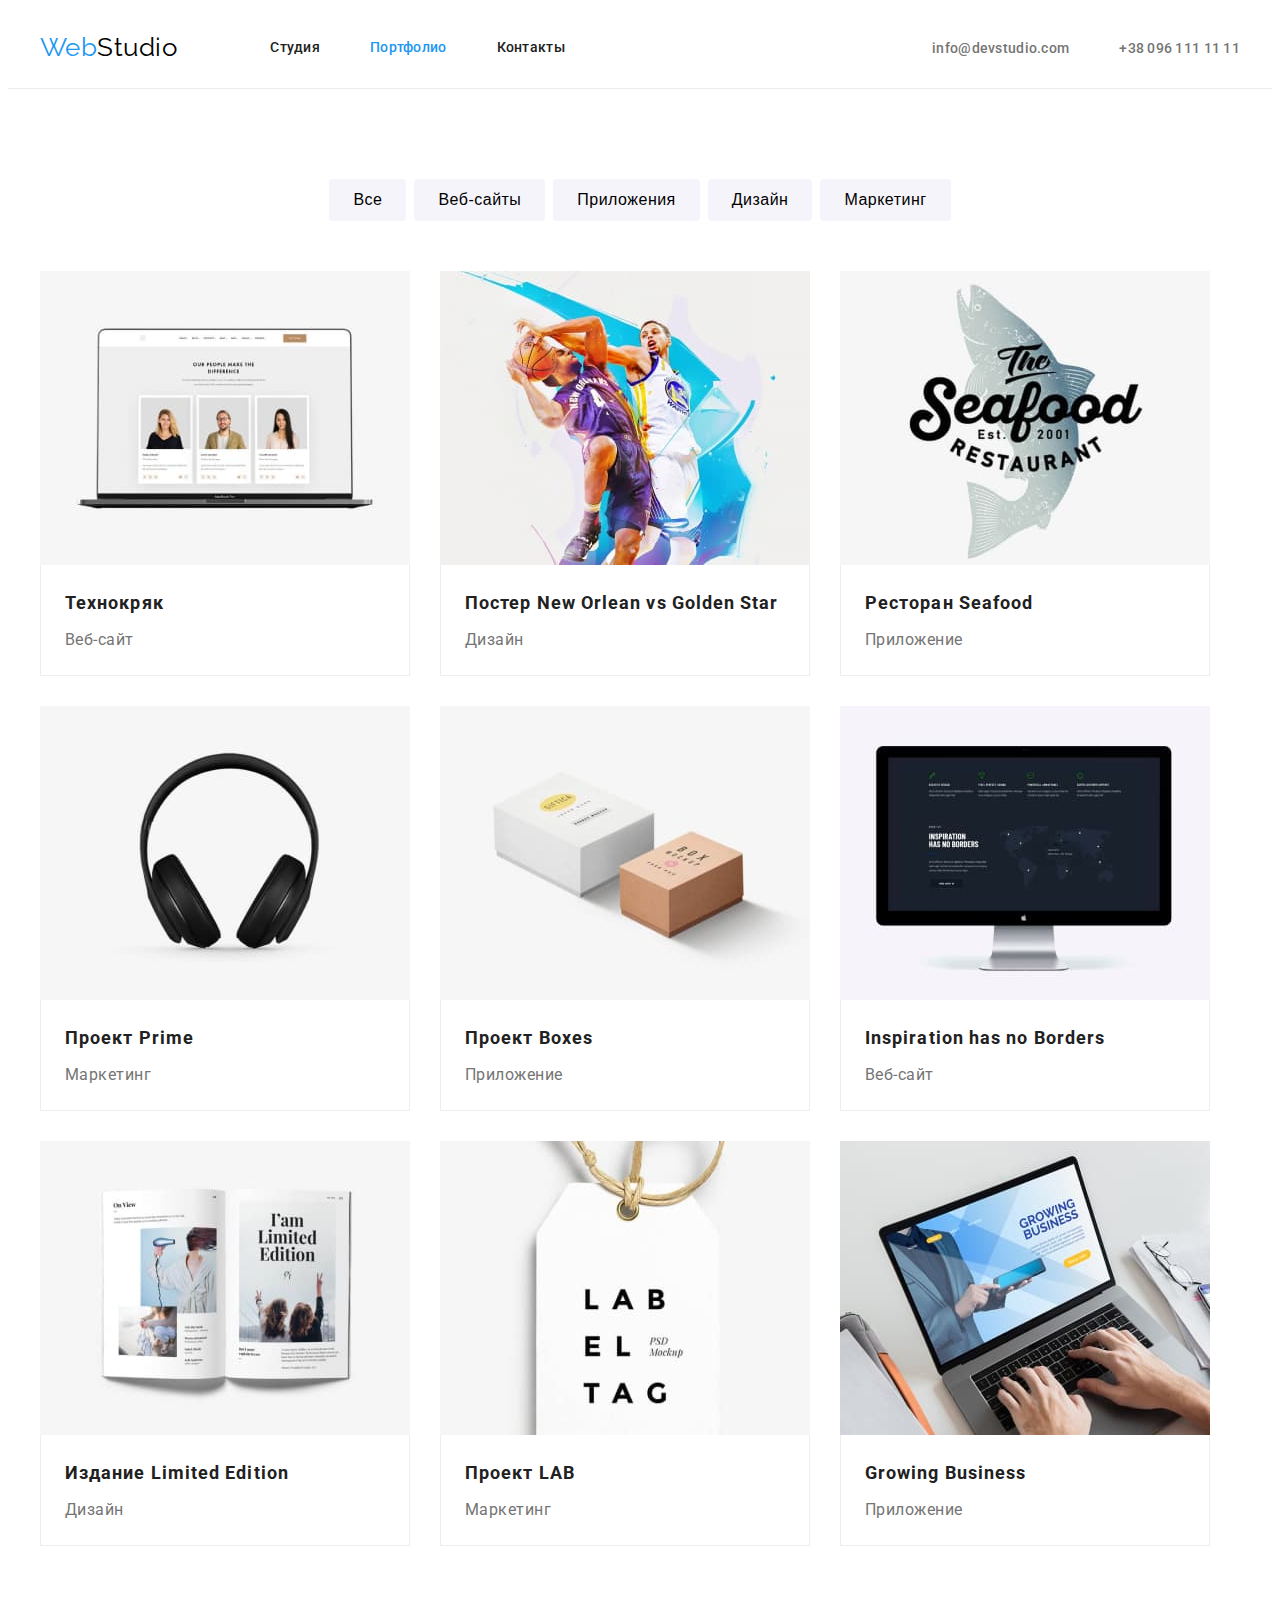
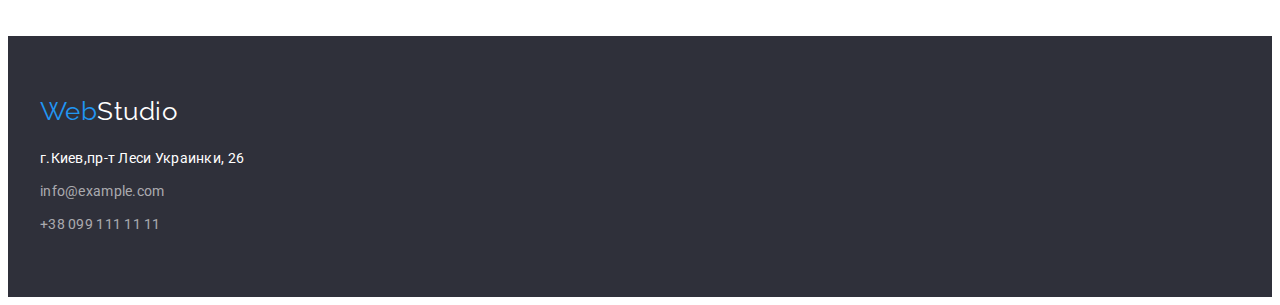
==== commit d605e8dd: "Исправляет ошибки hw-03" ====
--- a/portfolio.html
+++ b/portfolio.html
@@ -59,8 +59,10 @@
                 height="294"
                 width="370"
               />
-              <h2 class="portfolio-subtitle">Технокряк</h2>
-              <p class="portfolio-text">Веб-сайт</p>
+              <div class="portfolio-wrapper">
+                <h2 class="portfolio-subtitle">Технокряк</h2>
+                <p class="portfolio-text">Веб-сайт</p>
+              </div>
             </li>
             <li class="card-work">
               <img
@@ -69,8 +71,10 @@
                 height="294"
                 width="370"
               />
-              <h2 class="portfolio-subtitle">Постер New Orlean vs Golden Star</h2>
-              <p class="portfolio-text">Дизайн</p>
+              <div class="portfolio-wrapper">
+                <h2 class="portfolio-subtitle">Постер New Orlean vs Golden Star</h2>
+                <p class="portfolio-text">Дизайн</p>
+              </div>
             </li>
             <li class="card-work">
               <img
@@ -79,8 +83,10 @@
                 height="294"
                 width="370"
               />
-              <h2 class="portfolio-subtitle">Ресторан Seafood</h2>
-              <p class="portfolio-text">Приложение</p>
+              <div class="portfolio-wrapper">
+                <h2 class="portfolio-subtitle">Ресторан Seafood</h2>
+                <p class="portfolio-text">Приложение</p>
+              </div>
             </li>
             <li class="card-work">
               <img
@@ -89,8 +95,10 @@
                 height="294"
                 width="370"
               />
-              <h2 class="portfolio-subtitle">Проект Prime</h2>
-              <p class="portfolio-text">Маркетинг</p>
+              <div class="portfolio-wrapper">
+                <h2 class="portfolio-subtitle">Проект Prime</h2>
+                <p class="portfolio-text">Маркетинг</p>
+              </div>
             </li>
             <li class="card-work">
               <img
@@ -99,13 +107,17 @@
                 height="294"
                 width="370"
               />
-              <h2 class="portfolio-subtitle">Проект Boxes</h2>
-              <p class="portfolio-text">Приложение</p>
+              <div class="portfolio-wrapper">
+                <h2 class="portfolio-subtitle">Проект Boxes</h2>
+                <p class="portfolio-text">Приложение</p>
+              </div>
             </li>
             <li class="card-work">
               <img src="./images/portfolio/project6.jpg" alt="Веб-сайт" height="294" width="370" />
-              <h2 class="portfolio-subtitle">Inspiration has no Borders</h2>
-              <p class="portfolio-text">Веб-сайт</p>
+              <div class="portfolio-wrapper">
+                <h2 class="portfolio-subtitle">Inspiration has no Borders</h2>
+                <p class="portfolio-text">Веб-сайт</p>
+              </div>
             </li>
             <li class="card-work">
               <img
@@ -114,8 +126,10 @@
                 height="294"
                 width="370"
               />
-              <h2 class="portfolio-subtitle">Издание Limited Edition</h2>
-              <p class="portfolio-text">Дизайн</p>
+              <div class="portfolio-wrapper">
+                <h2 class="portfolio-subtitle">Издание Limited Edition</h2>
+                <p class="portfolio-text">Дизайн</p>
+              </div>
             </li>
             <li class="card-work">
               <img
@@ -124,8 +138,10 @@
                 height="294"
                 width="370"
               />
-              <h2 class="portfolio-subtitle">Проект LAB</h2>
-              <p class="portfolio-text">Маркетинг</p>
+              <div class="portfolio-wrapper">
+                <h2 class="portfolio-subtitle">Проект LAB</h2>
+                <p class="portfolio-text">Маркетинг</p>
+              </div>
             </li>
             <li class="card-work">
               <img
@@ -134,8 +150,10 @@
                 height="294"
                 width="370"
               />
-              <h2 class="portfolio-subtitle">Growing Business</h2>
-              <p class="portfolio-text">Приложение</p>
+              <div class="portfolio-wrapper">
+                <h2 class="portfolio-subtitle">Growing Business</h2>
+                <p class="portfolio-text">Приложение</p>
+              </div>
             </li>
           </ul>
         </div>
--- a/css/styles.css
+++ b/css/styles.css
@@ -25,6 +25,9 @@
    padding: 0;
    margin: 0;
  }
+ img {
+   display: block;
+ }
 .container {
    width: 1200px;
    margin-left: auto;
@@ -107,6 +110,9 @@
 
 /* Hero */
  .hero {
+   padding-top: 200px;
+   padding-bottom: 200px;
+
    background-color: var(--bgc-color);
    text-align: center;
 }
@@ -160,8 +166,18 @@
 }
 .features-title,
 .portfolio-title {
- visibility: hidden;
-}
+   visibility: hidden;
+   position: absolute;
+   white-space: nowrap;
+   width: 1px;
+   height: 1px;
+   overflow: hidden;
+   border: 0;
+   padding: 0;
+   clip: rect(0 0 0 0);
+   clip-path: inset(50%);
+   margin: -1px;
+   }
 .features-subtitle {
    margin-bottom: 10px;
    font-size: 14px;
@@ -281,28 +297,24 @@
 
 
 /* Портфолио */
-.card-work {
-   box-sizing: border-box;
-   width: 370px;
-   background: var(--basic-white);
-   border: 1px solid #EEEEEE;
+
+.portfolio-wrapper{
+   padding: 20px 24px; 
+   border: 1px solid #eeeeee;
+   border-top: none;
 }
 .portfolio-subtitle {
-   width: 322px;
-   margin-top: 20px;
    margin-bottom: 4px;
-   margin-left: 24px;
-   margin-right: 24px;
-
+   
    font-size: 18px;
    line-height: 2;
    letter-spacing: 0.06em;
    color: var(--title-text-color);
 }
 .portfolio-text {
-   margin-left: 24px;
+   /* margin-left: 24px;
    margin-right: 24px;
-   margin-bottom: 20px;
+   margin-bottom: 20px; */
 
    font-size: 16px;
    line-height: 1.87;
